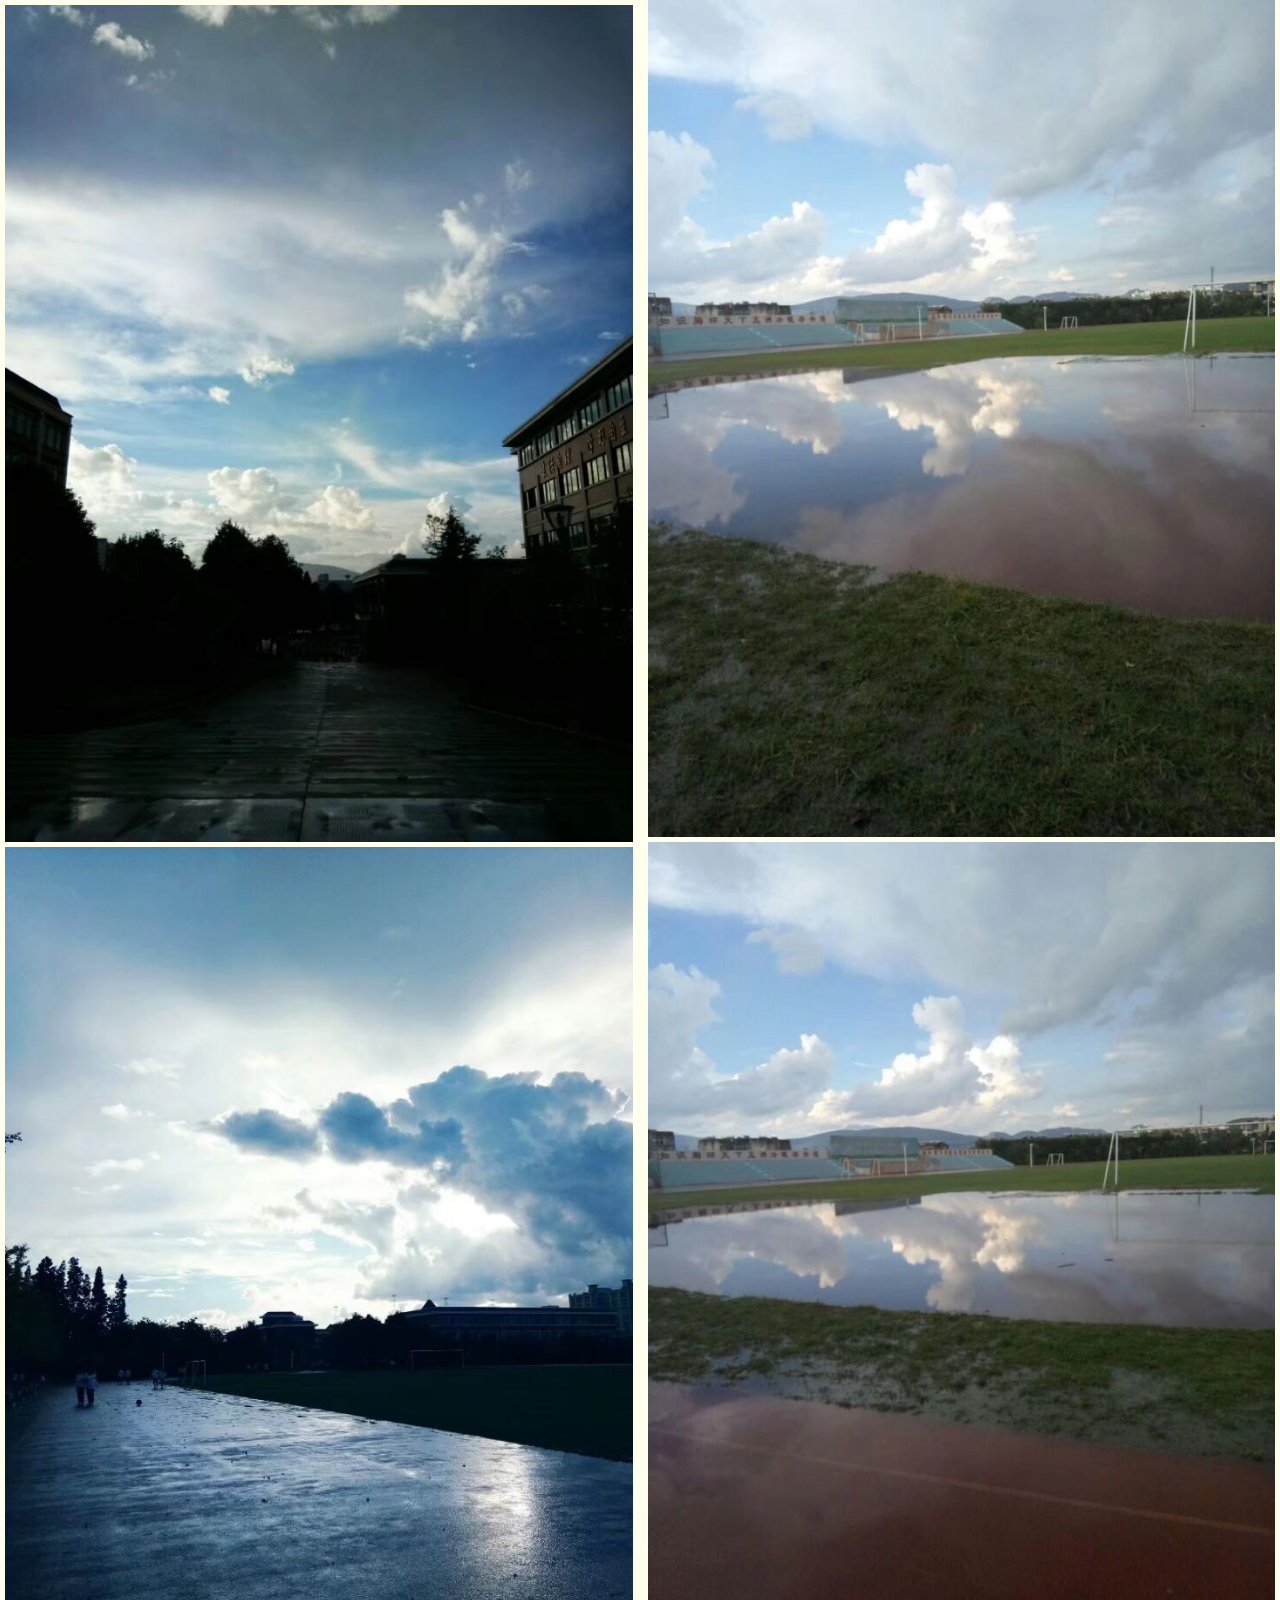
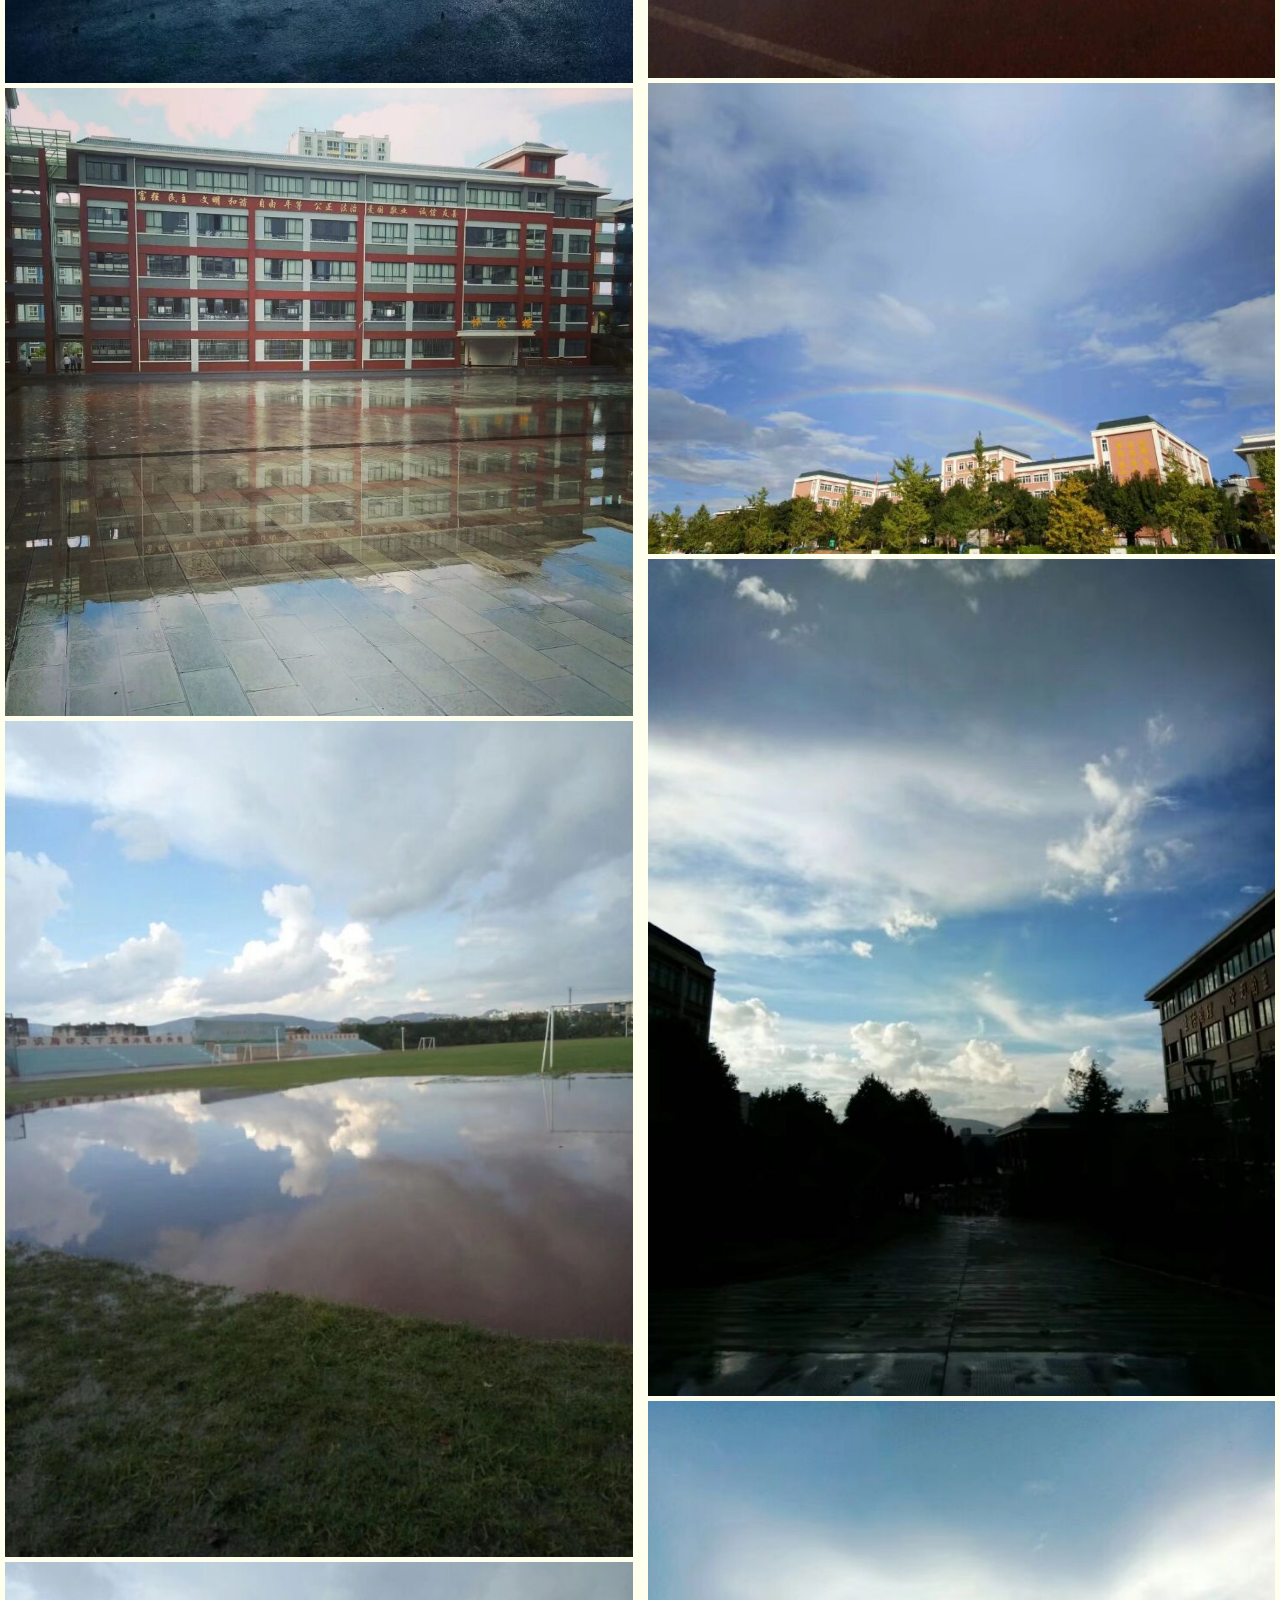
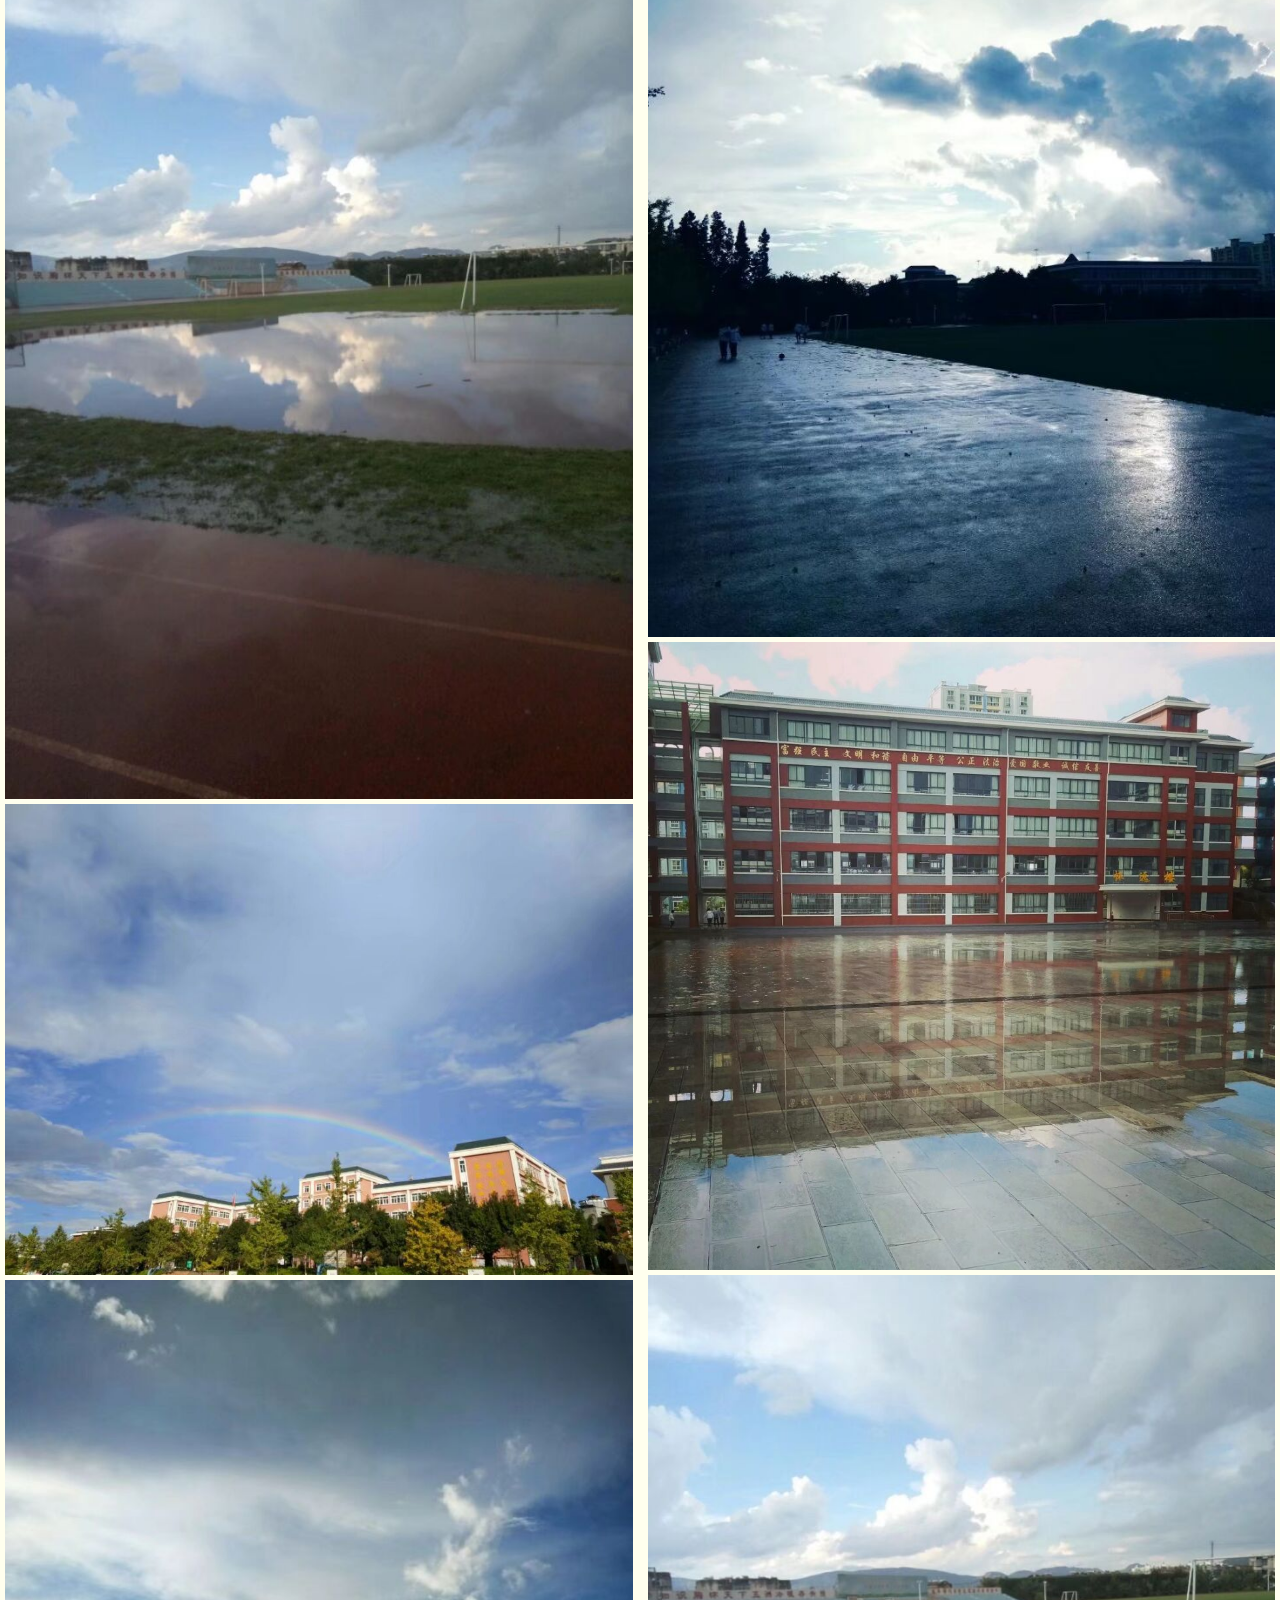
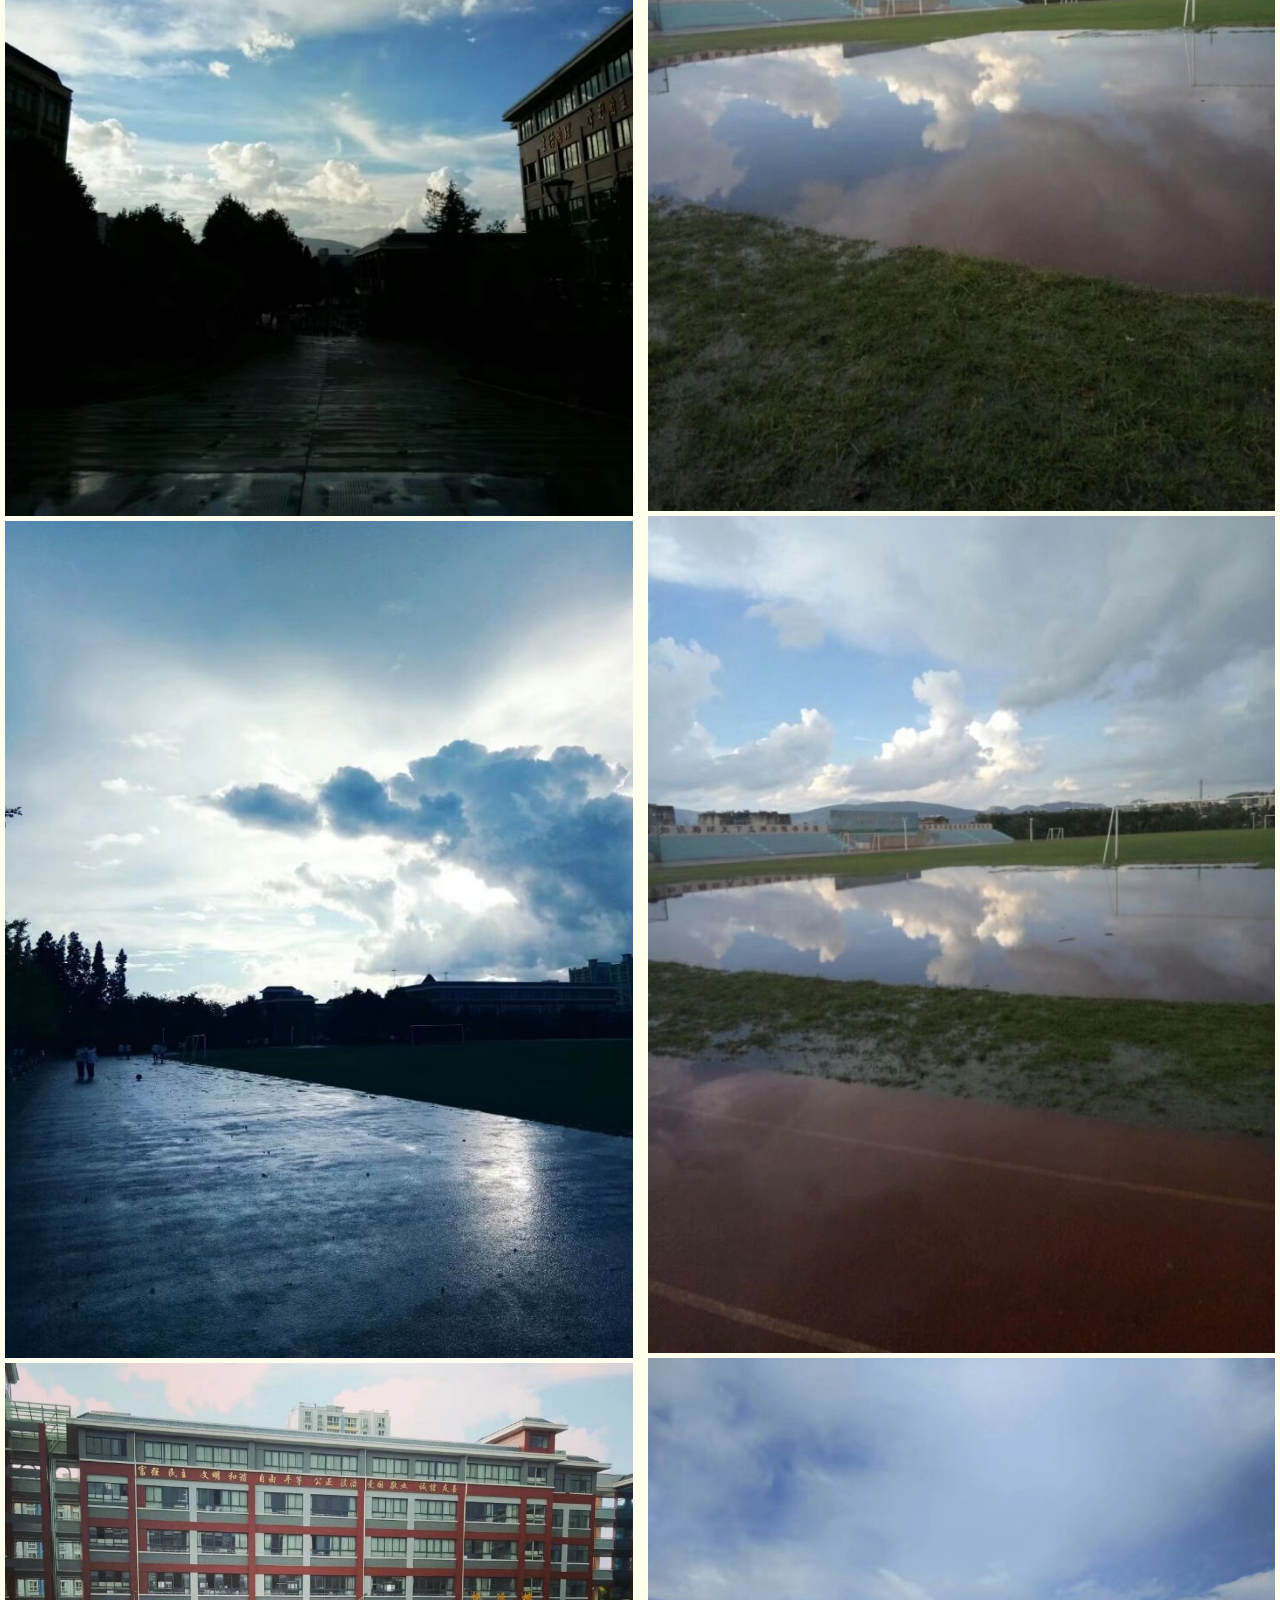
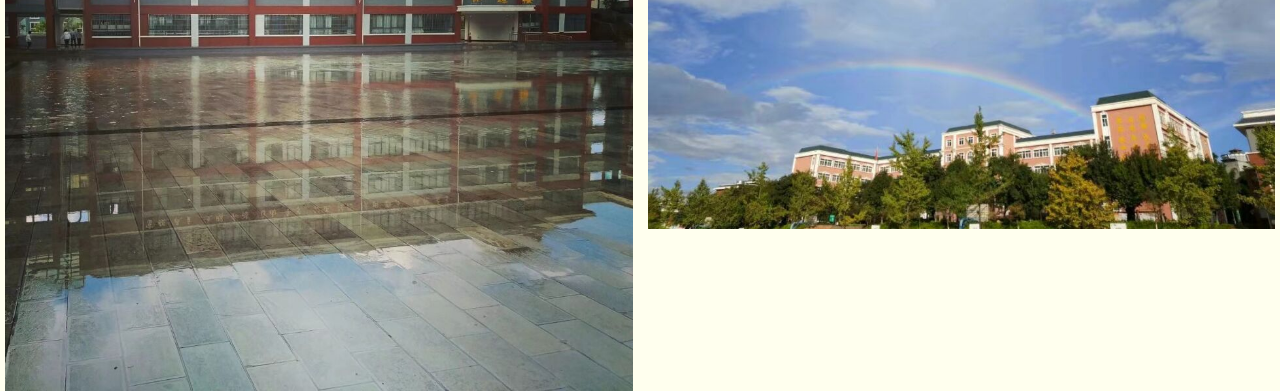
==== waterflow.html @ bdf564b2 "..." ====
<html>
<html xmlns="http://www.w3.org/1999/xhtml" xml:lang="zh" lang="zh-cn">
<head>
    <title>致李学</title>
    <script type="text/javascript" src="js/jquery.js"></script>
    <script type="text/javascript" src="js/functions.js"></script>
    <link href="css/index.css" type="text/css" rel="stylesheet">
    <link href="css/waterflow.css" type="text/css" rel="stylesheet">
</head>
<body>
    <div id="rootDiv">
            <div id="waterflow">
                    <div><img src="img/a.jpg"></div>
                    <div><img src="img/b.jpg"></div>
                    <div><img src="img/c.jpg"></div>
                    <div><img src="img/d.jpg"></div>
                    <div><img src="img/e.jpg"></div>
                    <div><img src="img/f.jpg"></div>
                    <div><img src="img/a.jpg"></div>
                    <div><img src="img/b.jpg"></div>
                    <div><img src="img/c.jpg"></div>
                    <div><img src="img/d.jpg"></div>
                    <div><img src="img/e.jpg"></div>
                    <div><img src="img/f.jpg"></div>
                    <div><img src="img/a.jpg"></div>
                    <div><img src="img/b.jpg"></div>
                    <div><img src="img/c.jpg"></div>
                    <div><img src="img/d.jpg"></div>
                    <div><img src="img/e.jpg"></div>
                    <div><img src="img/f.jpg"></div>
         </div>
    </div>
</body>
</html>
---- css/index.css ----
body{
    margin: 0;
    background-color:#FFFFEE;
}
#rootDiv{
    width: 100%;
    position: relative;
    height: auto;
}
---- css/waterflow.css ----
#waterflow{
    width: 100%;
    column-width: 50%;
    -webkit-column-width: 250px;;
    -webkit-column-gap: 5px;
    column-gap: 5px;
    column-count: 2;
}
#waterflow img{
    width: 100%;
}
#waterflow div{
    margin: 5px;
}
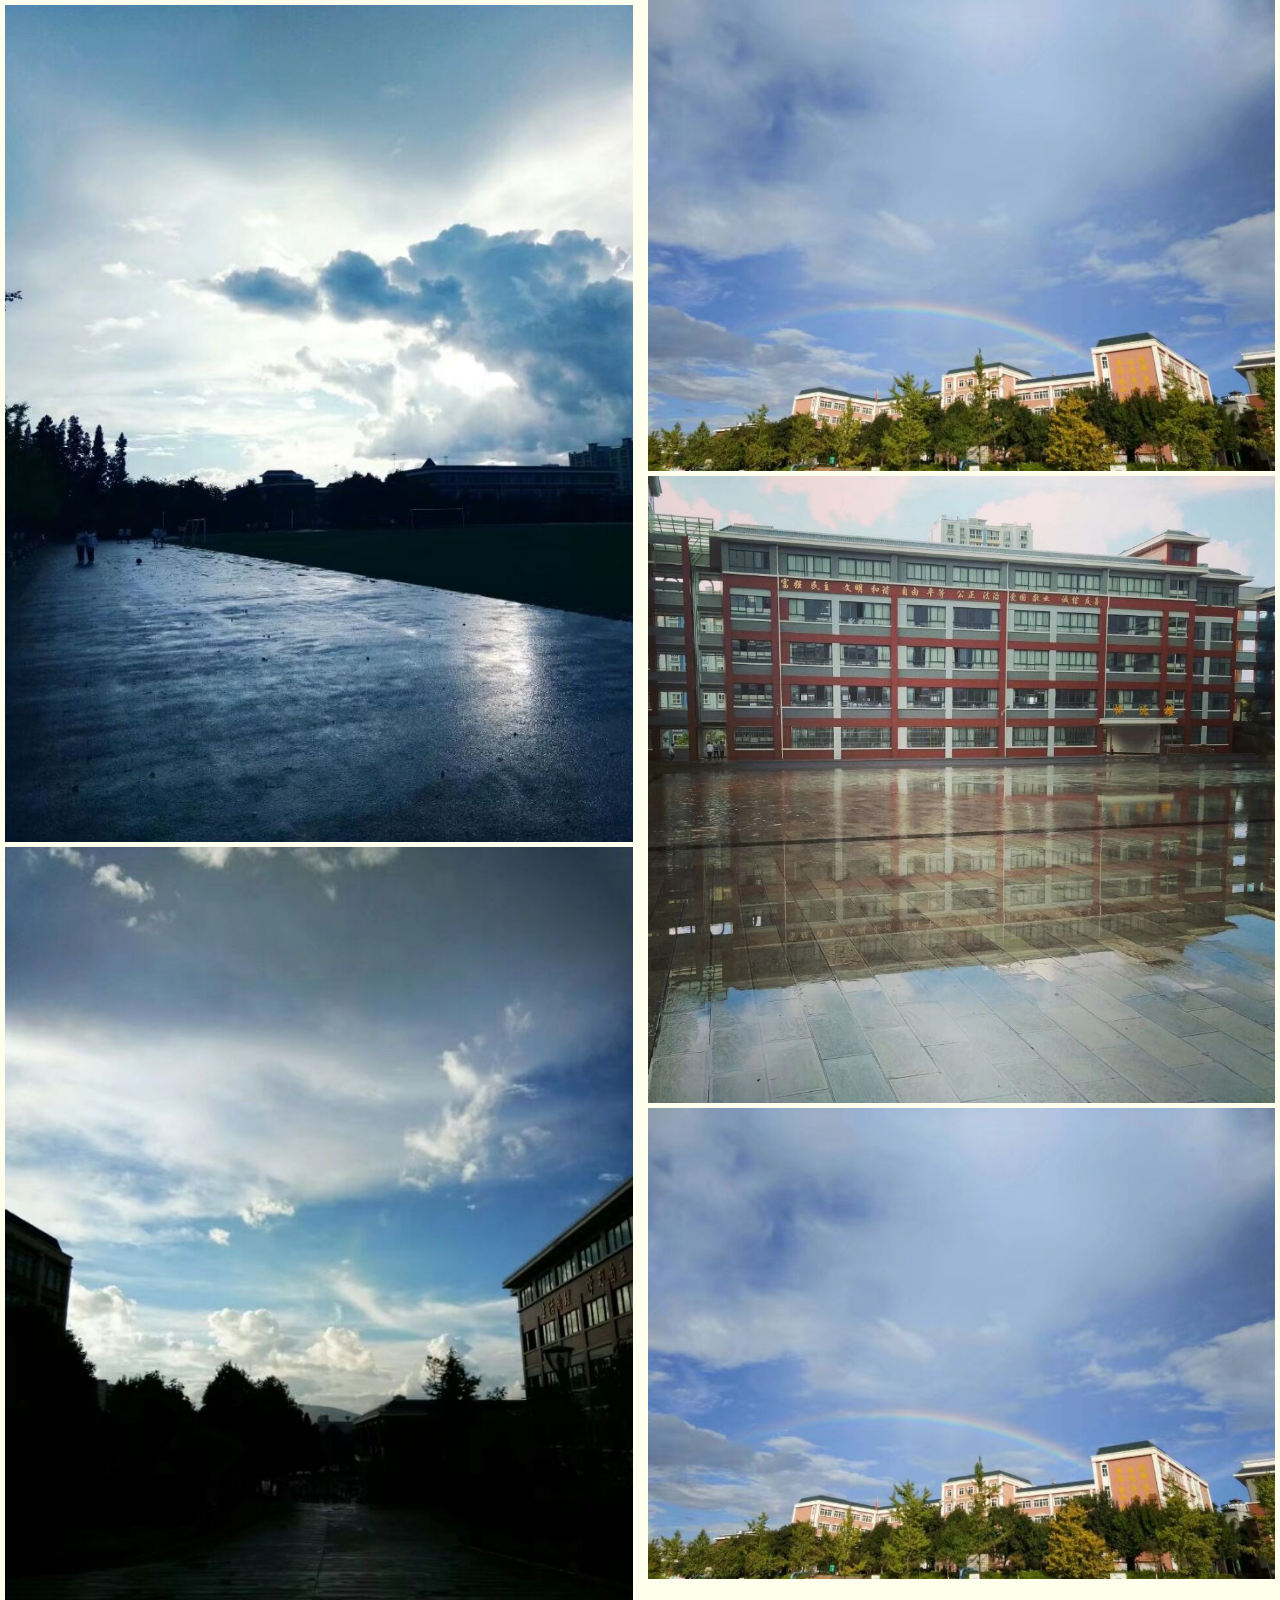
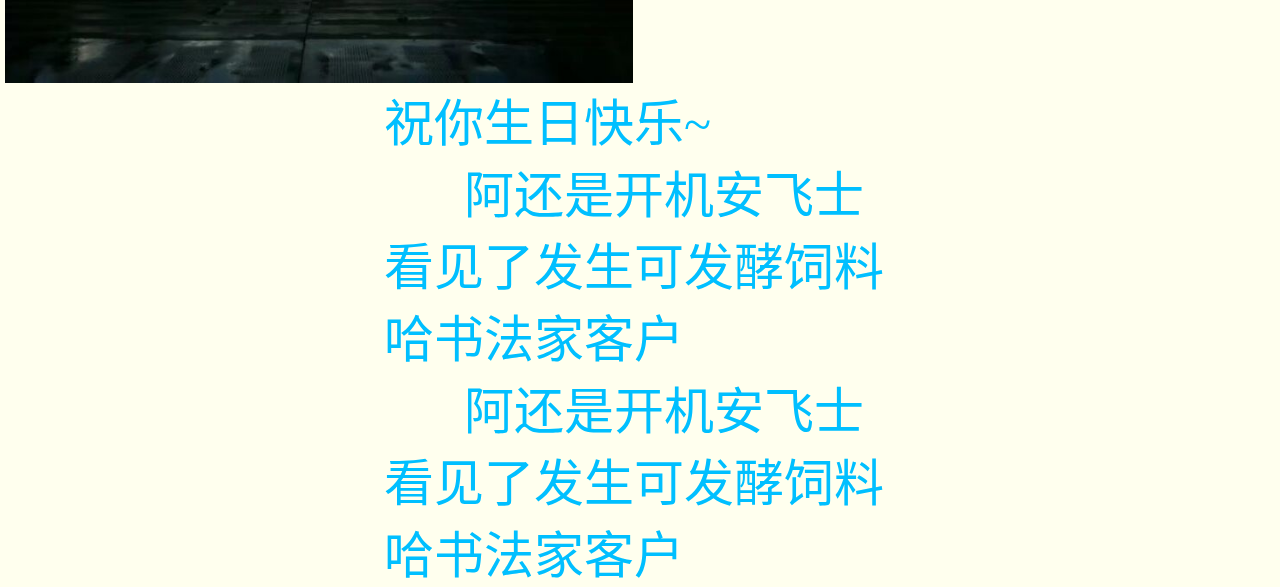
==== commit ceadd821: "..." ====
--- a/waterflow.html
+++ b/waterflow.html
@@ -4,31 +4,28 @@
     <title>致李学</title>
     <script type="text/javascript" src="js/jquery.js"></script>
     <script type="text/javascript" src="js/functions.js"></script>
+    <script type="text/javascript" src="js/autoscorll.js"></script>
     <link href="css/index.css" type="text/css" rel="stylesheet">
     <link href="css/waterflow.css" type="text/css" rel="stylesheet">
+    <link href="css/greetings.css" type="text/css" rel="stylesheet">
+    <link href="css/birthdayregion.css" type="text/css" rel="stylesheet">
 </head>
 <body>
-    <div id="rootDiv">
-            <div id="waterflow">
-                    <div><img src="img/a.jpg"></div>
-                    <div><img src="img/b.jpg"></div>
-                    <div><img src="img/c.jpg"></div>
-                    <div><img src="img/d.jpg"></div>
-                    <div><img src="img/e.jpg"></div>
-                    <div><img src="img/f.jpg"></div>
-                    <div><img src="img/a.jpg"></div>
-                    <div><img src="img/b.jpg"></div>
-                    <div><img src="img/c.jpg"></div>
-                    <div><img src="img/d.jpg"></div>
-                    <div><img src="img/e.jpg"></div>
-                    <div><img src="img/f.jpg"></div>
-                    <div><img src="img/a.jpg"></div>
-                    <div><img src="img/b.jpg"></div>
-                    <div><img src="img/c.jpg"></div>
-                    <div><img src="img/d.jpg"></div>
-                    <div><img src="img/e.jpg"></div>
-                    <div><img src="img/f.jpg"></div>
-         </div>
+    <div id="container">
+        <div id="birthdayregion">
+            <div class="waterflow">
+                <div><img src="img/b.jpg"></div>
+                <div><img src="img/a.jpg"></div>
+                <div><img src="img/f.jpg"></div>
+                <div><img src="img/c.jpg"></div>
+                <div><img src="img/f.jpg"></div>
+            </div>
+            <div class="greetings">
+                <span class="head">祝你生日快乐~</span><br>
+                <span class="paragraph">阿还是开机安飞士看见了发生可发酵饲料哈书法家客户</span><br>
+                <span class="paragraph">阿还是开机安飞士看见了发生可发酵饲料哈书法家客户</span><br>
+            </div>
+        </div>
     </div>
 </body>
 </html>--- a/css/index.css
+++ b/css/index.css
@@ -1,10 +1,18 @@
 body{
+    width: 100%;
+    height: 100%;
     margin: 0;
     background-color:#FFFFEE;
 }
-#rootDiv{
+#container{
     width: 100%;
     position: relative;
-    height: auto;
+}
+#header{
+    text-align: center;
+    font-size: 100px;
+    width: 100%;
+    height: px;
+    background-color: aqua;
 }
 
--- a/css/waterflow.css
+++ b/css/waterflow.css
@@ -1,14 +1,16 @@
-#waterflow{
+.waterflow{
     width: 100%;
-    column-width: 50%;
+    column-width: 48%;
     -webkit-column-width: 250px;;
     -webkit-column-gap: 5px;
     column-gap: 5px;
     column-count: 2;
 }
-#waterflow img{
+.waterflow img{
+    /* display: none; */
     width: 100%;
+    height: auto;
 }
-#waterflow div{
+.waterflow div{
     margin: 5px;
 }--- a/css/greetings.css
+++ b/css/greetings.css
@@ -0,0 +1,16 @@
+.greetings{
+    word-wrap: break-word;
+    word-break: keep-all;
+    width:40%;  
+    height: auto;
+    margin-left: auto;
+    margin-right: auto;
+    font-size:50px;
+}
+.greetings .head{
+    color: deepskyblue;
+}
+.greetings .paragraph{
+    margin-left: 80px;
+    color: deepskyblue;
+}--- a/css/birthdayregion.css
+++ b/css/birthdayregion.css
@@ -0,0 +1,5 @@
+#birthdayregion{
+    /* width: 80%; */
+    margin-left: auto;
+    margin-right: auto;
+}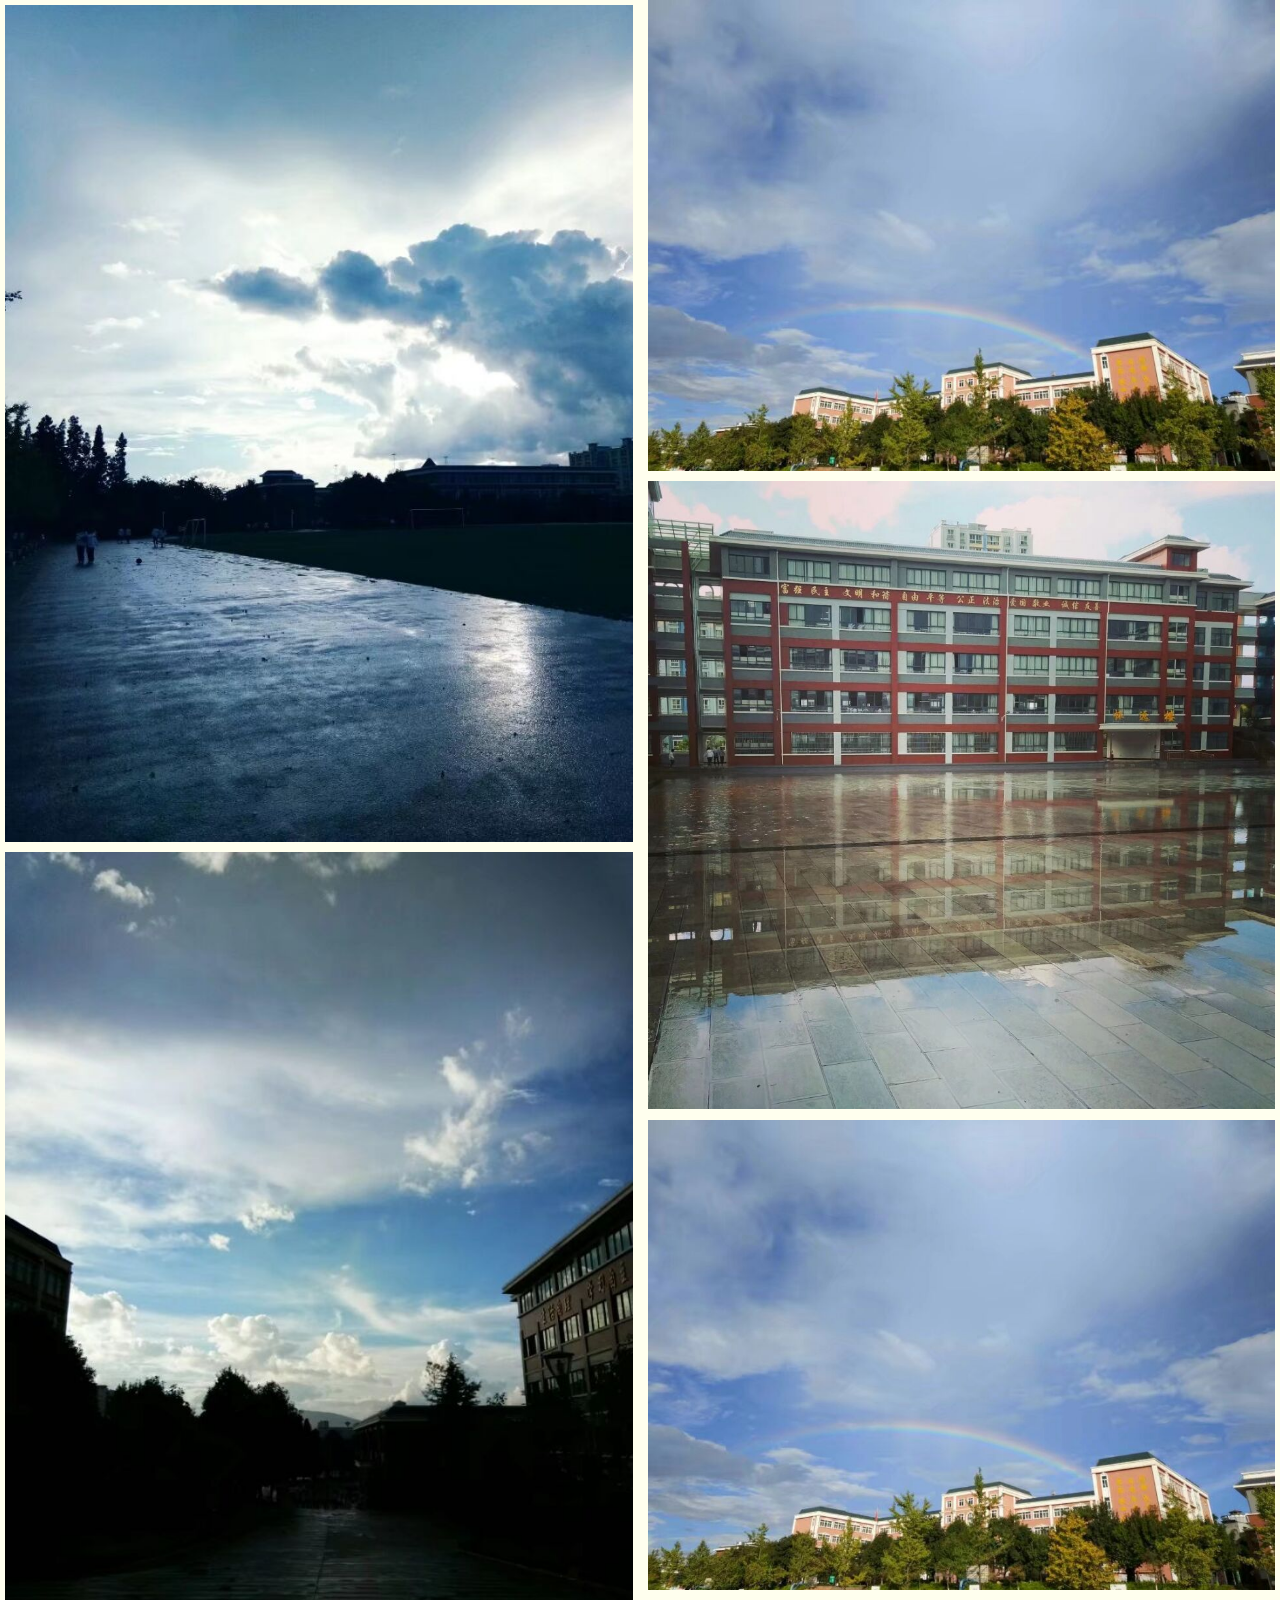
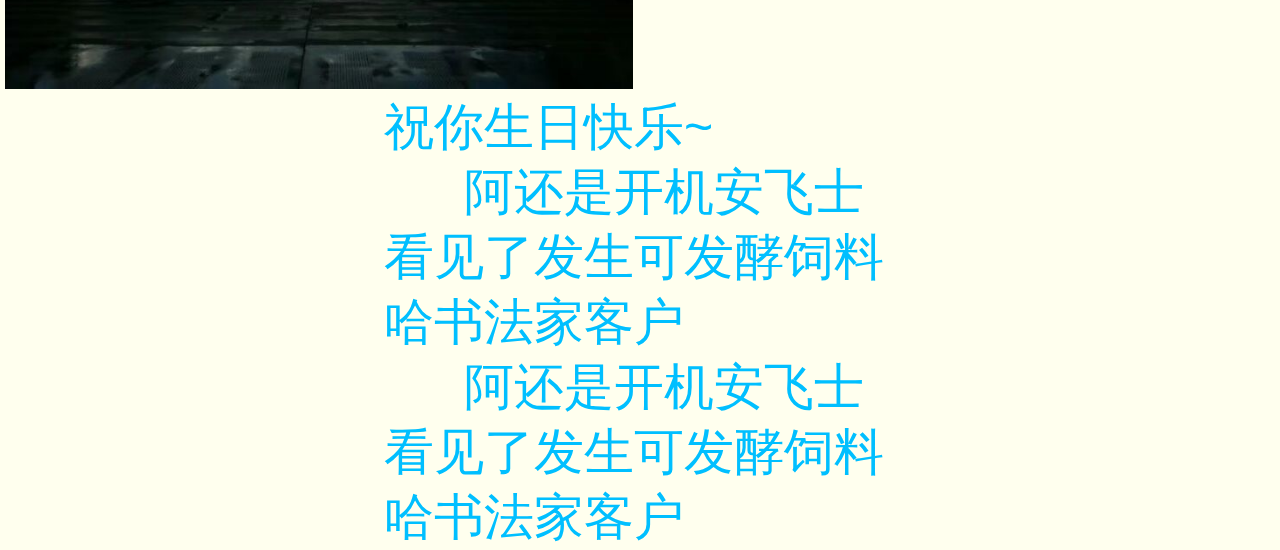
==== commit 99f42ea3: "..." ====
--- a/waterflow.html
+++ b/waterflow.html
@@ -1,31 +1,34 @@
+<!DOCTYPE html>
 <html>
-<html xmlns="http://www.w3.org/1999/xhtml" xml:lang="zh" lang="zh-cn">
-<head>
-    <title>致李学</title>
-    <script type="text/javascript" src="js/jquery.js"></script>
-    <script type="text/javascript" src="js/functions.js"></script>
-    <script type="text/javascript" src="js/autoscorll.js"></script>
-    <link href="css/index.css" type="text/css" rel="stylesheet">
-    <link href="css/waterflow.css" type="text/css" rel="stylesheet">
-    <link href="css/greetings.css" type="text/css" rel="stylesheet">
-    <link href="css/birthdayregion.css" type="text/css" rel="stylesheet">
-</head>
-<body>
-    <div id="container">
-        <div id="birthdayregion">
-            <div class="waterflow">
-                <div><img src="img/b.jpg"></div>
-                <div><img src="img/a.jpg"></div>
-                <div><img src="img/f.jpg"></div>
-                <div><img src="img/c.jpg"></div>
-                <div><img src="img/f.jpg"></div>
-            </div>
-            <div class="greetings">
-                <span class="head">祝你生日快乐~</span><br>
-                <span class="paragraph">阿还是开机安飞士看见了发生可发酵饲料哈书法家客户</span><br>
-                <span class="paragraph">阿还是开机安飞士看见了发生可发酵饲料哈书法家客户</span><br>
+    <head>
+        <meta charset="UTF-8">
+        <title>致李学</title>
+        <script src="js/functions.js"></script>
+        <script src="js/jquery-3.2.1.min.js"></script>
+        <script src="js/jquery.mobile-1.4.5.min.js"></script>
+        <script src="js/autoscorll.js"/></script>
+        <link href="js/jquery.mobile-1.4.5.min.css" type="text/css" rel="stylesheet">
+        <link href="css/index.css" type="text/css" rel="stylesheet">
+        <link href="css/waterflow.css" type="text/css" rel="stylesheet">
+        <link href="css/greetings.css" type="text/css" rel="stylesheet">
+        <link href="css/birthdayregion.css" type="text/css" rel="stylesheet">
+    </head>
+    <body>
+        <div id="container">
+            <div id="birthdayregion">
+                <div class="waterflow">
+                    <div><img src="img/b.jpg"></div>
+                    <div><img src="img/a.jpg"></div>
+                    <div><img src="img/f.jpg"></div>
+                    <div><img src="img/c.jpg"></div>
+                    <div><img src="img/f.jpg"></div>
+                    </div>
+                    <div class="greetings">
+                    <span class="head">祝你生日快乐~</span><br>
+                    <span class="paragraph">阿还是开机安飞士看见了发生可发酵饲料哈书法家客户</span><br>
+                    <span class="paragraph">阿还是开机安飞士看见了发生可发酵饲料哈书法家客户</span><br>
+                </div>
             </div>
         </div>
-    </div>
-</body>
+    </body>
 </html>